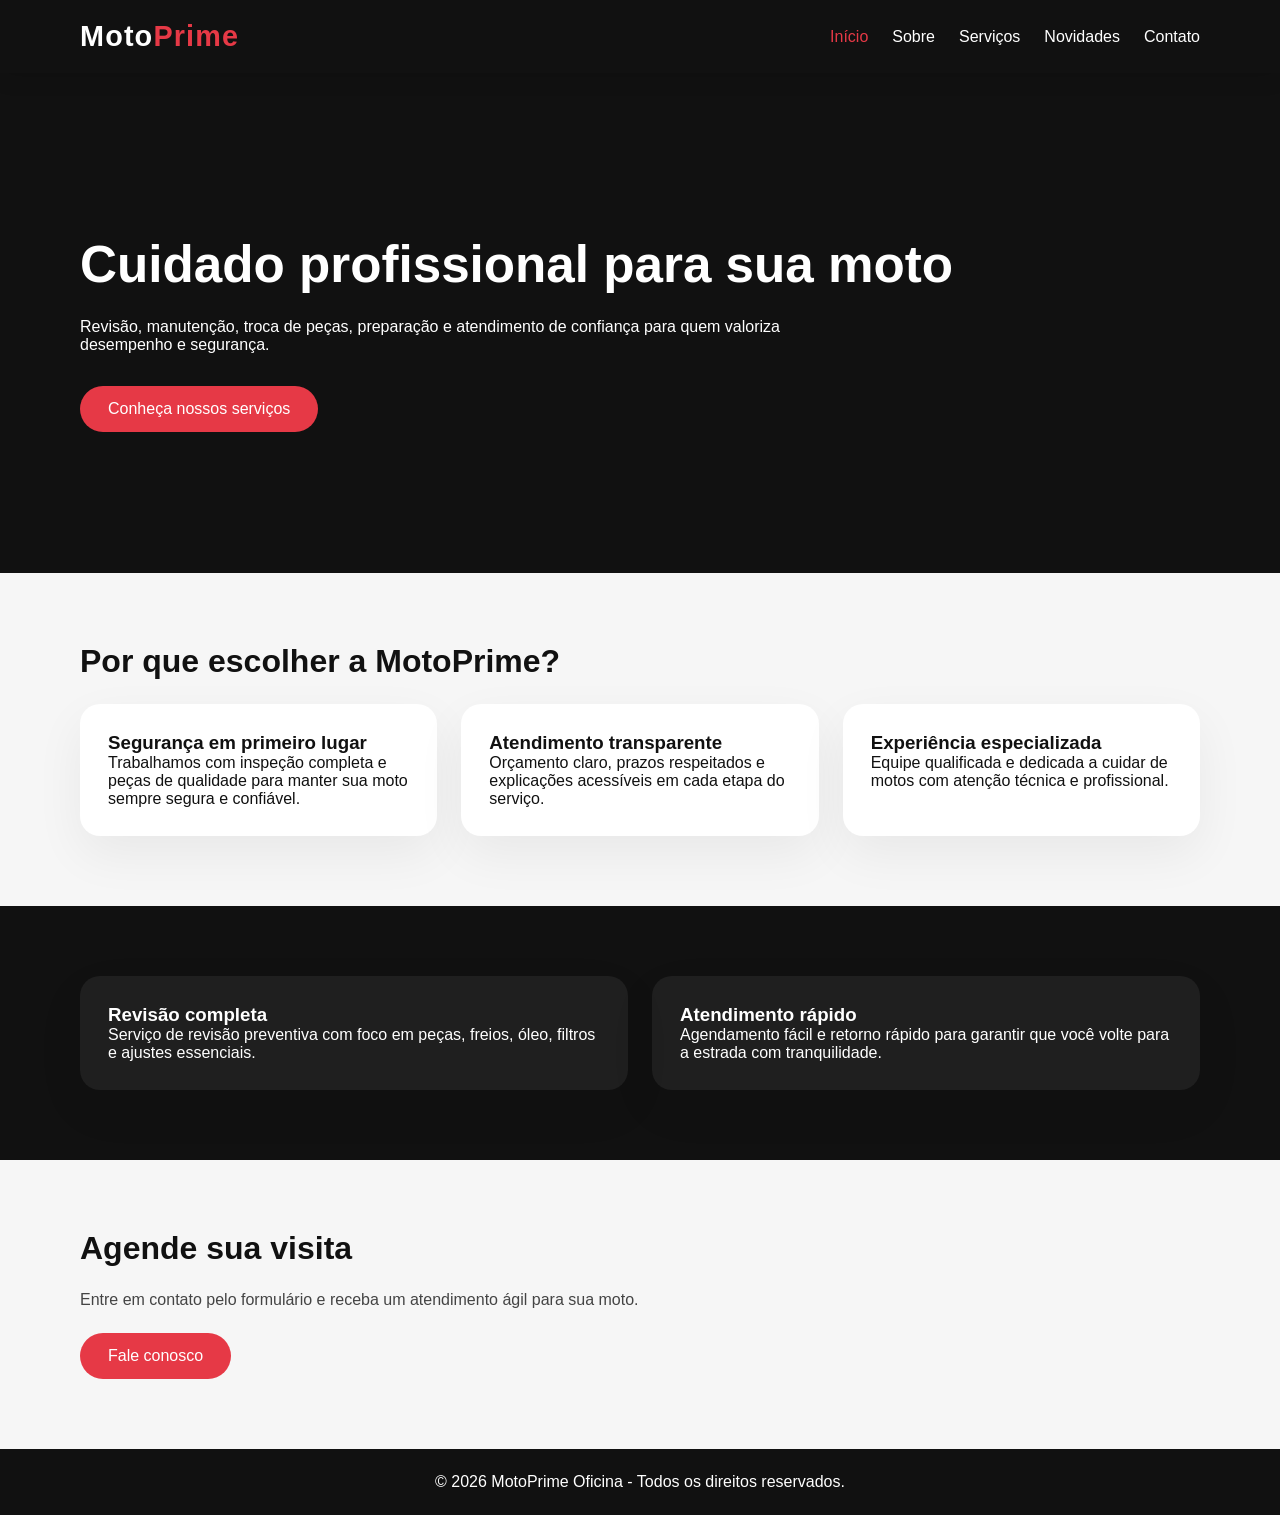
==== index.html @ 21f9c5f4 "site motoprime completo" ====
<!DOCTYPE html>
<html lang="pt-BR">
<head>
  <meta charset="UTF-8">
  <meta name="viewport" content="width=device-width, initial-scale=1.0">
  <title>MotoPrime Oficina | Início</title>
  <link rel="stylesheet" href="css/style.css">
</head>
<body>
  <header class="topo">
    <div class="container nav-container">
      <h1 class="logo">Moto<span>Prime</span></h1>
      <button class="menu-toggle" id="menu-toggle">☰</button>
      <nav>
        <ul class="menu" id="menu">
          <li><a href="index.html" class="ativo">Início</a></li>
          <li><a href="sobre.html">Sobre</a></li>
          <li><a href="servicos.html">Serviços</a></li>
          <li><a href="novidades.html">Novidades</a></li>
          <li><a href="contato.html">Contato</a></li>
        </ul>
      </nav>
    </div>
  </header>

  <main>
    <section class="hero">
      <div class="container hero-conteudo">
        <div>
          <h2>Cuidado profissional para sua moto</h2>
          <p>Revisão, manutenção, troca de peças, preparação e atendimento de confiança para quem valoriza desempenho e segurança.</p>
          <a href="servicos.html" class="btn">Conheça nossos serviços</a>
        </div>
      </div>
    </section>

    <section class="secao">
      <div class="container">
        <h2 class="titulo-secao">Por que escolher a MotoPrime?</h2>
        <div class="grid-3 espacamento-topo">
          <article class="card">
            <h3>Segurança em primeiro lugar</h3>
            <p>Trabalhamos com inspeção completa e peças de qualidade para manter sua moto sempre segura e confiável.</p>
          </article>
          <article class="card">
            <h3>Atendimento transparente</h3>
            <p>Orçamento claro, prazos respeitados e explicações acessíveis em cada etapa do serviço.</p>
          </article>
          <article class="card">
            <h3>Experiência especializada</h3>
            <p>Equipe qualificada e dedicada a cuidar de motos com atenção técnica e profissional.</p>
          </article>
        </div>
      </div>
    </section>

    <section class="secao destaque">
      <div class="container grid-2">
        <div class="card destaque-card">
          <h3>Revisão completa</h3>
          <p>Serviço de revisão preventiva com foco em peças, freios, óleo, filtros e ajustes essenciais.</p>
        </div>
        <div class="card destaque-card">
          <h3>Atendimento rápido</h3>
          <p>Agendamento fácil e retorno rápido para garantir que você volte para a estrada com tranquilidade.</p>
        </div>
      </div>
    </section>

    <section class="secao">
      <div class="container">
        <h2 class="titulo-secao">Agende sua visita</h2>
        <p class="descricao">Entre em contato pelo formulário e receba um atendimento ágil para sua moto.</p>
        <a href="contato.html" class="btn">Fale conosco</a>
      </div>
    </section>
  </main>

  <footer class="rodape">
    <div class="container">
      <p>© 2026 MotoPrime Oficina - Todos os direitos reservados.</p>
    </div>
  </footer>

  <button id="btnTopo" title="Voltar ao topo">↑</button>
  <script src="js/script.js"></script>
</body>
</html>
---- css/style.css ----
﻿* {
  margin: 0;
  padding: 0;
  box-sizing: border-box;
}

:root {
  font-family: 'Segoe UI', Tahoma, Geneva, Verdana, sans-serif;
  color: #111;
  background: #f6f6f6;
}

html {
  scroll-behavior: smooth;
}

body {
  min-height: 100vh;
}

.container {
  width: min(1120px, calc(100% - 40px));
  margin: 0 auto;
}

.topo {
  background: #111;
  color: #fff;
  position: sticky;
  top: 0;
  z-index: 20;
  box-shadow: 0 4px 20px rgba(0, 0, 0, 0.12);
}

.nav-container {
  display: flex;
  align-items: center;
  justify-content: space-between;
  gap: 1rem;
  padding: 20px 0;
}

.logo {
  font-size: 1.8rem;
  letter-spacing: 0.04em;
}

.logo span {
  color: #e63946;
}

.menu {
  display: flex;
  gap: 24px;
  list-style: none;
}

.menu li a {
  color: #fff;
  text-decoration: none;
  font-weight: 500;
  transition: color 0.2s ease;
}

.menu li a:hover,
.menu li a.ativo {
  color: #e63946;
}

.menu-toggle {
  display: none;
  font-size: 1.4rem;
  color: #fff;
  background: transparent;
  border: none;
  cursor: pointer;
}

.hero {
  background: #111;
  color: #fff;
  padding: 100px 0 80px;
}

.hero-conteudo {
  display: grid;
  align-items: center;
  min-height: 320px;
}

.hero h2 {
  font-size: clamp(2rem, 4vw, 3.2rem);
}

.hero p {
  margin: 24px 0 32px;
  max-width: 720px;
}

.btn {
  display: inline-block;
  background: #e63946;
  color: #fff;
  text-decoration: none;
  padding: 14px 28px;
  border-radius: 999px;
  transition: transform 0.2s ease, box-shadow 0.2s ease;
}

.btn:hover {
  transform: translateY(-2px);
  box-shadow: 0 14px 30px rgba(230, 57, 70, 0.22);
}

.secao {
  padding: 70px 0;
}

.titulo-secao {
  font-size: 2rem;
  margin-bottom: 24px;
  color: #111;
}

.descricao {
  max-width: 720px;
  margin-bottom: 24px;
  color: #444;
}

.grid-2,
.grid-3 {
  display: grid;
  gap: 24px;
}

.grid-2 {
  grid-template-columns: repeat(2, minmax(0, 1fr));
}

.grid-3 {
  grid-template-columns: repeat(3, minmax(0, 1fr));
}

.card {
  background: #fff;
  border-radius: 20px;
  padding: 28px;
  box-shadow: 0 18px 50px rgba(0, 0, 0, 0.06);
}

.servico-card {
  text-align: center;
}

.servico-icone {
  display: inline-flex;
  align-items: center;
  justify-content: center;
  width: 72px;
  height: 72px;
  margin-bottom: 18px;
  font-size: 2rem;
  background: #f8f8f8;
  border-radius: 18px;
}

.espacamento-topo {
  margin-top: 24px;
}

.destaque {
  background: #111;
  color: #fff;
}

.destaque-card {
  background: rgba(255, 255, 255, 0.06);
}

.formulario {
  display: grid;
  gap: 16px;
}

.formulario label {
  font-weight: 600;
  color: #111;
}

.formulario input,
.formulario textarea {
  width: 100%;
  padding: 14px;
  border: 1px solid #ccc;
  border-radius: 12px;
  font-size: 1rem;
  background: #fff;
}

.formulario button {
  width: fit-content;
  padding: 14px 28px;
  border: none;
  border-radius: 999px;
  background: #e63946;
  color: #fff;
  cursor: pointer;
}

.contato-grid {
  align-items: start;
}

.rodape {
  background: #111;
  color: #fff;
  text-align: center;
  padding: 24px 0;
}

#btnTopo {
  position: fixed;
  bottom: 20px;
  right: 20px;
  background: #e63946;
  color: #fff;
  border: none;
  width: 45px;
  height: 45px;
  border-radius: 50%;
  font-size: 1.2rem;
  cursor: pointer;
  display: none;
  box-shadow: 0 8px 16px rgba(0, 0, 0, 0.2);
}

#btnTopo:hover {
  background: #c92432;
}

@media (max-width: 900px) {
  .grid-3,
  .grid-2 {
    grid-template-columns: 1fr;
  }

  .hero h2 {
    font-size: 2.2rem;
  }
}

@media (max-width: 768px) {
  .menu-toggle {
    display: block;
  }

  .menu {
    position: absolute;
    top: 72px;
    right: 5%;
    background: #111;
    flex-direction: column;
    width: 220px;
    padding: 20px;
    border-radius: 10px;
    display: none;
  }

  .menu.ativo-menu {
    display: flex;
  }
}
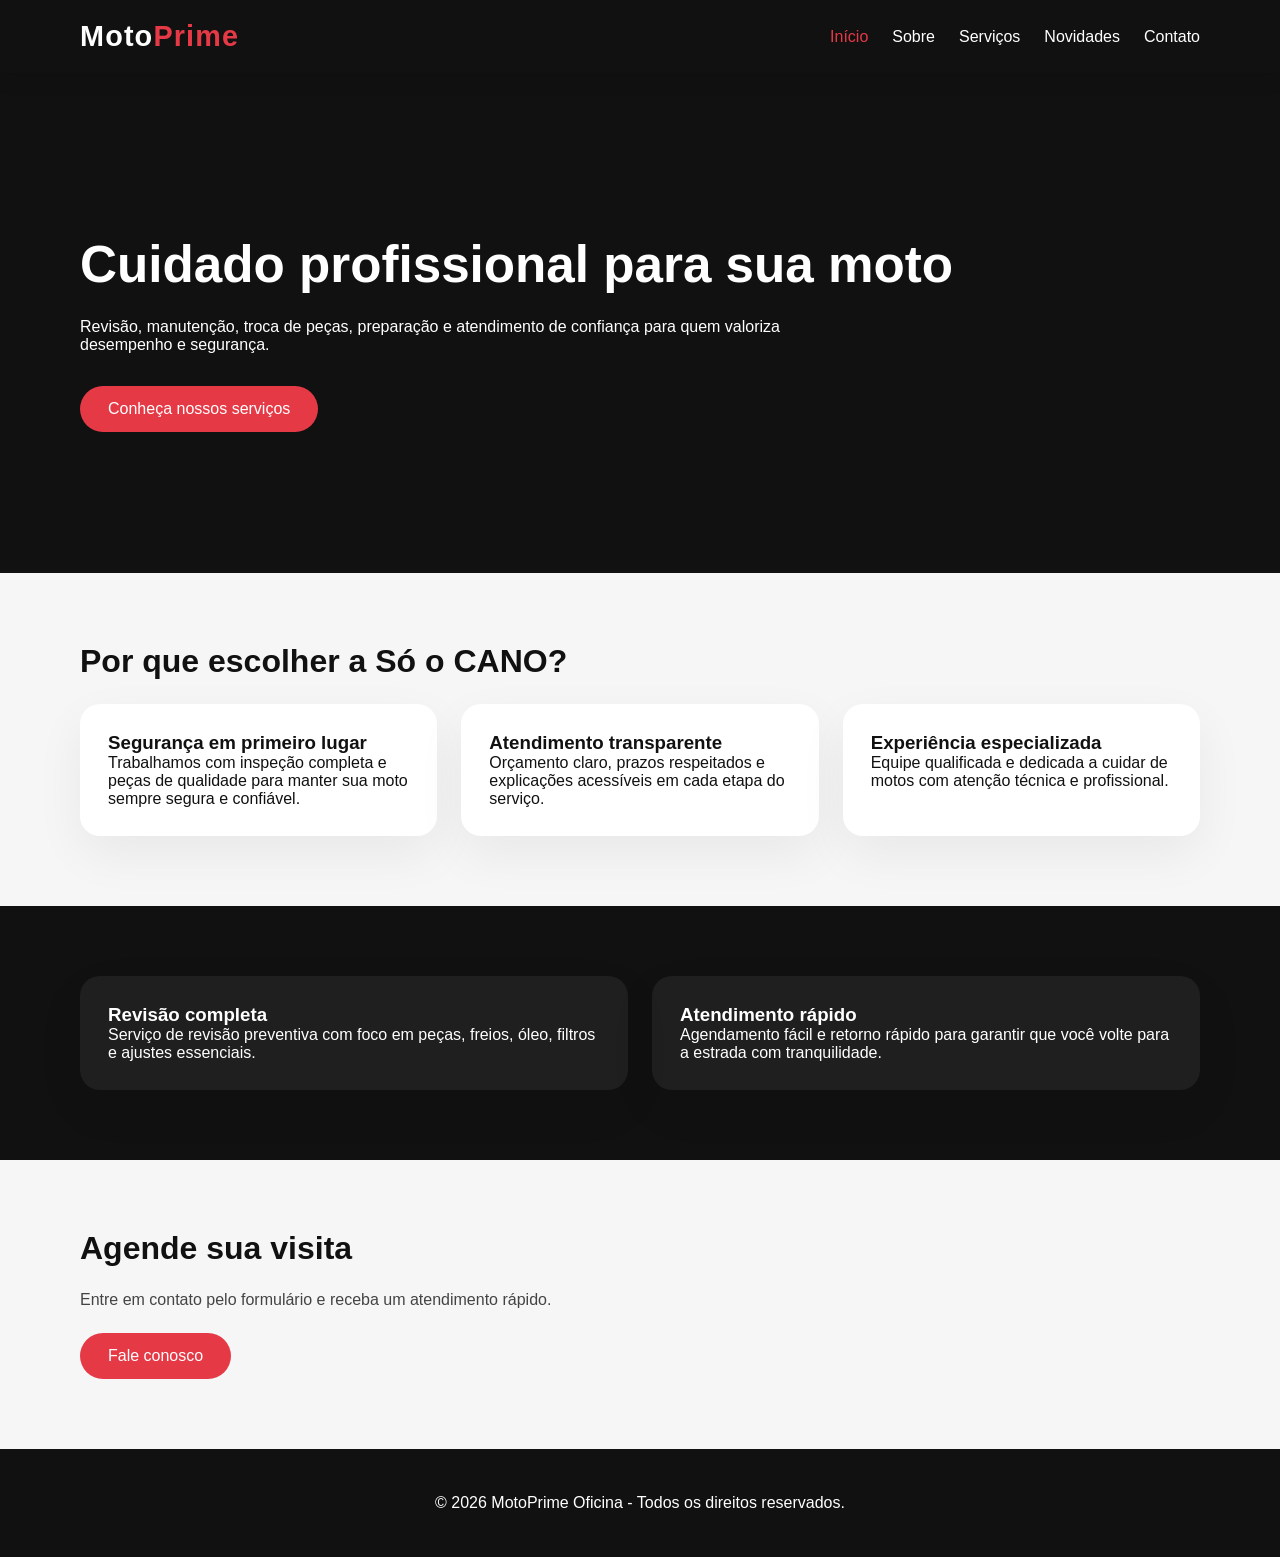
==== commit 83c941dd: "ajustei o rodapé e tava melhorando o visual do site" ====
--- a/index.html
+++ b/index.html
@@ -3,7 +3,7 @@
 <head>
   <meta charset="UTF-8">
   <meta name="viewport" content="width=device-width, initial-scale=1.0">
-  <title>MotoPrime Oficina | Início</title>
+  <title>Moto Prime Oficina | Início</title>
   <link rel="stylesheet" href="css/style.css">
 </head>
 <body>
@@ -27,7 +27,7 @@
     <section class="hero">
       <div class="container hero-conteudo">
         <div>
-          <h2>Cuidado profissional para sua moto</h2>
+          <h2>Cuidado profissional para sua moto </h2>
           <p>Revisão, manutenção, troca de peças, preparação e atendimento de confiança para quem valoriza desempenho e segurança.</p>
           <a href="servicos.html" class="btn">Conheça nossos serviços</a>
         </div>
@@ -36,7 +36,7 @@
 
     <section class="secao">
       <div class="container">
-        <h2 class="titulo-secao">Por que escolher a MotoPrime?</h2>
+        <h2 class="titulo-secao">Por que escolher a Só o CANO?</h2>
         <div class="grid-3 espacamento-topo">
           <article class="card">
             <h3>Segurança em primeiro lugar</h3>
@@ -70,7 +70,7 @@
     <section class="secao">
       <div class="container">
         <h2 class="titulo-secao">Agende sua visita</h2>
-        <p class="descricao">Entre em contato pelo formulário e receba um atendimento ágil para sua moto.</p>
+        <p class="descricao">Entre em contato pelo formulário e receba um atendimento rápido.</p>
         <a href="contato.html" class="btn">Fale conosco</a>
       </div>
     </section>
--- a/css/style.css
+++ b/css/style.css
@@ -216,7 +216,7 @@
   background: #111;
   color: #fff;
   text-align: center;
-  padding: 24px 0;
+  padding: 45px 0;
 }
 
 #btnTopo {
@@ -271,3 +271,14 @@
     display: flex;
   }
 }
+html, body {
+  height: 100%;
+}
+
+body {
+  display: flex;
+  flex-direction: column;
+}
+main {
+  flex: 1;
+}
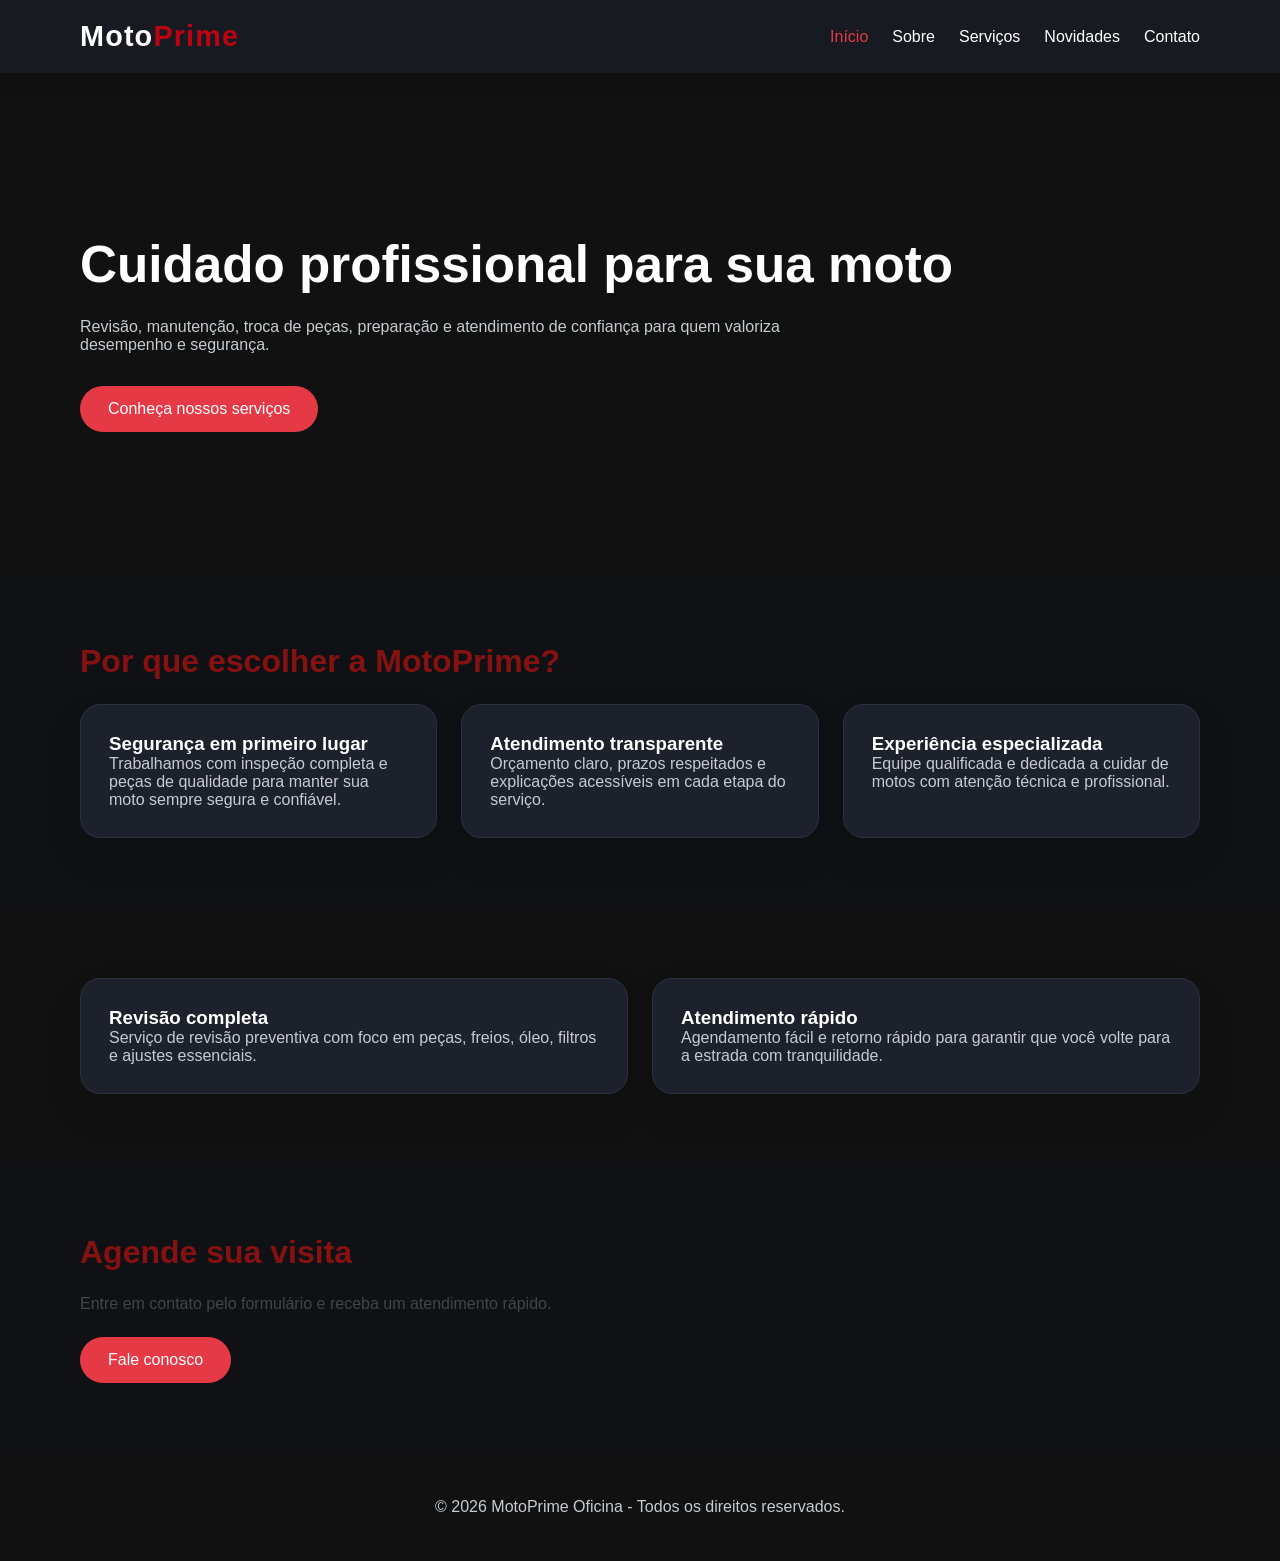
==== commit 5a8e23f7: "ainda mexendo em bugs visuais, ta meio embolado e precisa ser organziado" ====
--- a/index.html
+++ b/index.html
@@ -36,7 +36,7 @@
 
     <section class="secao">
       <div class="container">
-        <h2 class="titulo-secao">Por que escolher a Só o CANO?</h2>
+        <h2 class="titulo-secao">Por que escolher a MotoPrime?</h2>
         <div class="grid-3 espacamento-topo">
           <article class="card">
             <h3>Segurança em primeiro lugar</h3>
--- a/css/style.css
+++ b/css/style.css
@@ -5,9 +5,15 @@
 }
 
 :root {
-  font-family: 'Segoe UI', Tahoma, Geneva, Verdana, sans-serif;
-  color: #111;
-  background: #f6f6f6;
+  --cor-fundo: #0f1115;
+  --cor-fundo-secundario: #171a21;
+  --cor-primaria: #e63946;
+  --cor-primaria-escura: #c1121f;
+  --cor-texto: #ffffff;
+  --cor-texto-suave: #c7cbd1;
+  --cor-card: #1c212b;
+  --cor-borda: #2a3140;
+  --sombra: 0 10px 30px rgba(0, 0, 0, 0.25);
 }
 
 html {
@@ -18,6 +24,20 @@
   min-height: 100vh;
 }
 
+body {
+  font-family: 'Segoe UI', Tahoma, Geneva, Verdana, sans-serif;
+}
+
+body {
+  background: var(--cor-fundo);
+  color: var(--cor-texto);
+}
+
+body {
+  background: var(--cor-fundo);
+  color: var(--cor-texto);
+  font-family: 'Segoe UI', Tahoma, Geneva, Verdana, sans-serif;
+}
 .container {
   width: min(1120px, calc(100% - 40px));
   margin: 0 auto;
@@ -46,8 +66,9 @@
 }
 
 .logo span {
-  color: #e63946;
-}
+  color: #bb0312;
+}
+
 
 .menu {
   display: flex;
@@ -119,7 +140,7 @@
 .titulo-secao {
   font-size: 2rem;
   margin-bottom: 24px;
-  color: #111;
+  color: #861111;
 }
 
 .descricao {
@@ -281,4 +302,23 @@
 }
 main {
   flex: 1;
-}+}
+
+.topo {
+  background: var(--cor-fundo-secundario);
+}
+
+.card {
+  background: var(--cor-card);
+  color: var(--cor-texto);
+  border: 1px solid var(--cor-borda);
+}
+
+p {
+  color: var(--cor-texto-suave);
+}
+
+a {
+  color: var(--cor-texto);
+}
+
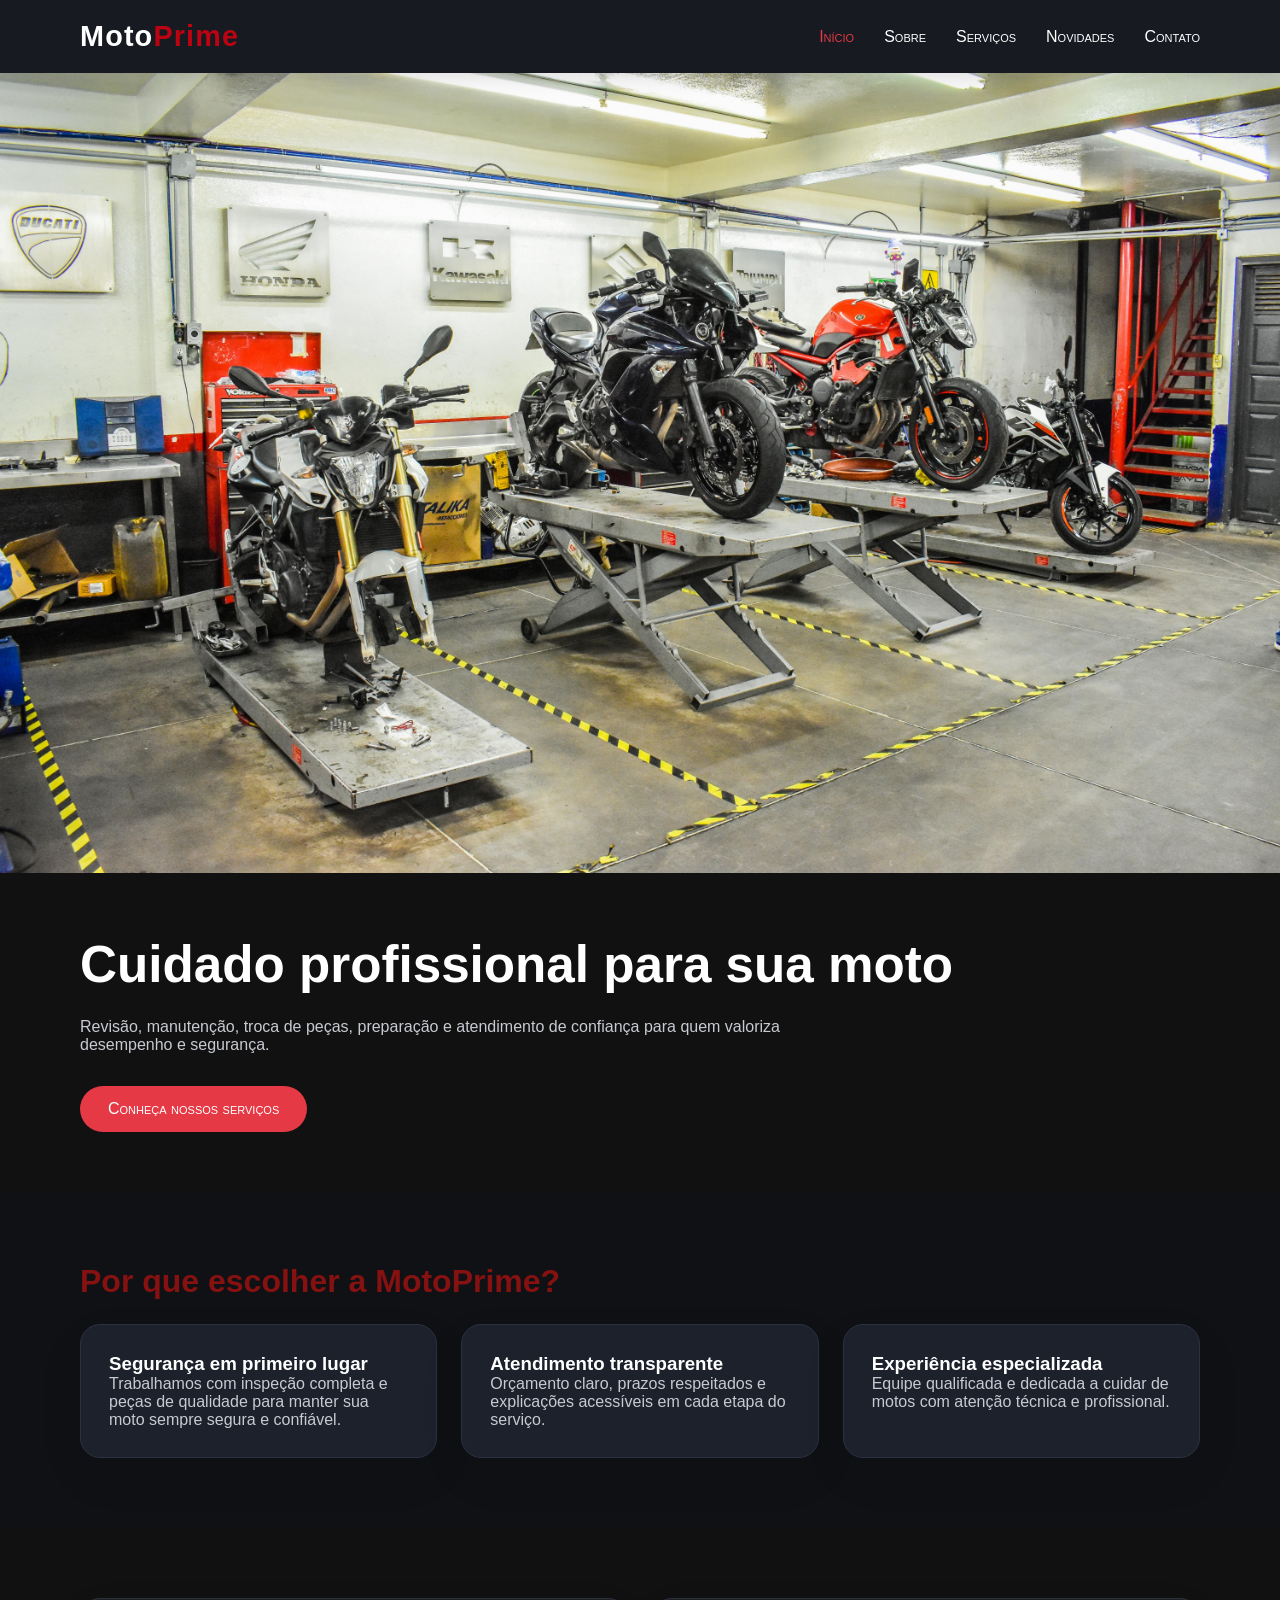
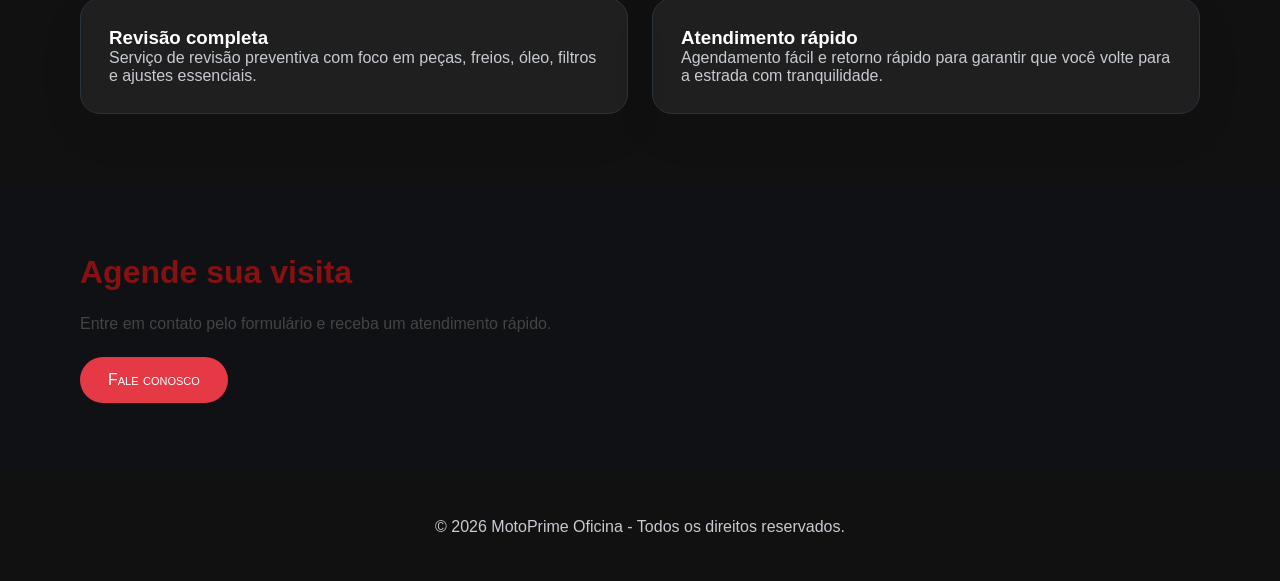
==== commit 9c19b846: "capa de oficina fiz uma capa de oficina de motos para o site" ====
--- a/index.html
+++ b/index.html
@@ -22,8 +22,12 @@
       </nav>
     </div>
   </header>
-
-  <main>
+ 
+    <section class="banner-moto">
+      <img src="moto-oficina.jpg" alt="Moto em destaque" class="moto">
+    </section>
+ 
+    <main>
     <section class="hero">
       <div class="container hero-conteudo">
         <div>
--- a/css/style.css
+++ b/css/style.css
@@ -18,33 +18,52 @@
 
 html {
   scroll-behavior: smooth;
-}
-
-body {
-  min-height: 100vh;
-}
-
-body {
-  font-family: 'Segoe UI', Tahoma, Geneva, Verdana, sans-serif;
-}
-
-body {
-  background: var(--cor-fundo);
-  color: var(--cor-texto);
+  height: 100%;
 }
 
 body {
   background: var(--cor-fundo);
   color: var(--cor-texto);
   font-family: 'Segoe UI', Tahoma, Geneva, Verdana, sans-serif;
-}
+  min-height: 100vh;
+  height: 100%; 
+  display: flex;
+  flex-direction: column;
+}
+
+main {
+  flex: 1;
+}
+
+.banner-moto {
+  width: 100%;
+  background: var(--cor-card);
+  box-shadow: rgba(50, 50, 93, 0.25) 0px 50px 100px -20px, rgba(0, 0, 0, 0.3) 0px 30px 60px -30px, rgba(10, 37, 64, 0.35) 0px -2px 6px 0px inset;
+}
+
+.banner-moto img {
+  width: 100%;
+  height: 800px;
+  object-fit: cover;
+  display: block;
+}
+
 .container {
   width: min(1120px, calc(100% - 40px));
   margin: 0 auto;
 }
 
+p {
+  color: var(--cor-texto-suave);
+}
+
+a {
+  font-variant: small-caps;
+  color: var(--cor-texto);
+}
+
 .topo {
-  background: #111;
+  background: var(--cor-fundo-secundario);
   color: #fff;
   position: sticky;
   top: 0;
@@ -69,23 +88,38 @@
   color: #bb0312;
 }
 
-
 .menu {
   display: flex;
-  gap: 24px;
+  gap: 30px;
   list-style: none;
 }
 
 .menu li a {
+  position: relative;
   color: #fff;
   text-decoration: none;
   font-weight: 500;
   transition: color 0.2s ease;
 }
 
-.menu li a:hover,
+.menu li a::after {
+  content: '';
+  position: absolute;
+  left: 0;
+  bottom: -4px;
+  width: 0;
+  height: 2px;
+  background-color: var(--cor-primaria-escura);
+  transition: width 0.3s ease;
+}
+
+.menu li a:hover::after {
+  width: 100%;
+}
+ 
+
 .menu li a.ativo {
-  color: #e63946;
+  color: var(--cor-primaria);
 }
 
 .menu-toggle {
@@ -100,7 +134,7 @@
 .hero {
   background: #111;
   color: #fff;
-  padding: 100px 0 80px;
+  /*padding: 100px 0 80px;*/
 }
 
 .hero-conteudo {
@@ -120,7 +154,7 @@
 
 .btn {
   display: inline-block;
-  background: #e63946;
+  background: var(--cor-primaria);
   color: #fff;
   text-decoration: none;
   padding: 14px 28px;
@@ -164,7 +198,9 @@
 }
 
 .card {
-  background: #fff;
+  background: var(--cor-card);
+  color: var(--cor-texto);
+  border: 1px solid var(--cor-borda);
   border-radius: 20px;
   padding: 28px;
   box-shadow: 0 18px 50px rgba(0, 0, 0, 0.06);
@@ -291,34 +327,4 @@
   .menu.ativo-menu {
     display: flex;
   }
-}
-html, body {
-  height: 100%;
-}
-
-body {
-  display: flex;
-  flex-direction: column;
-}
-main {
-  flex: 1;
-}
-
-.topo {
-  background: var(--cor-fundo-secundario);
-}
-
-.card {
-  background: var(--cor-card);
-  color: var(--cor-texto);
-  border: 1px solid var(--cor-borda);
-}
-
-p {
-  color: var(--cor-texto-suave);
-}
-
-a {
-  color: var(--cor-texto);
-}
-
+}
